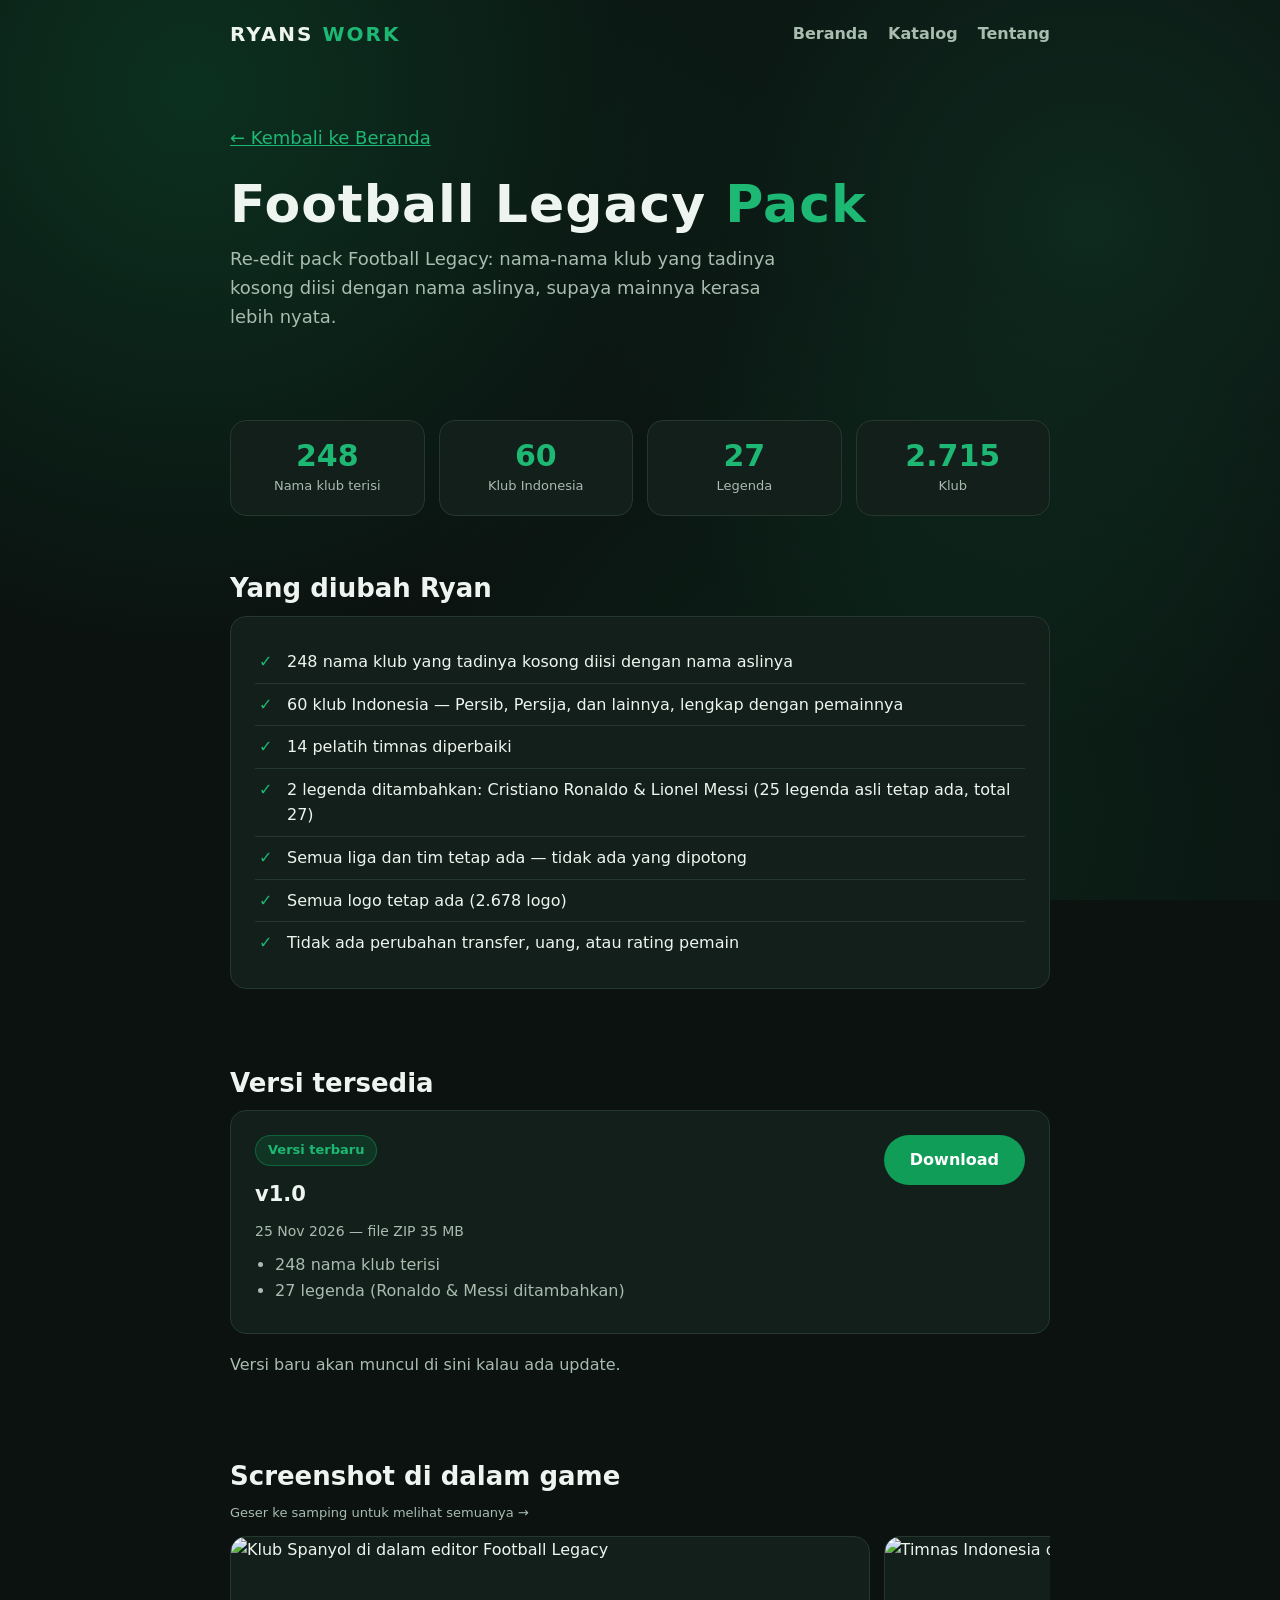
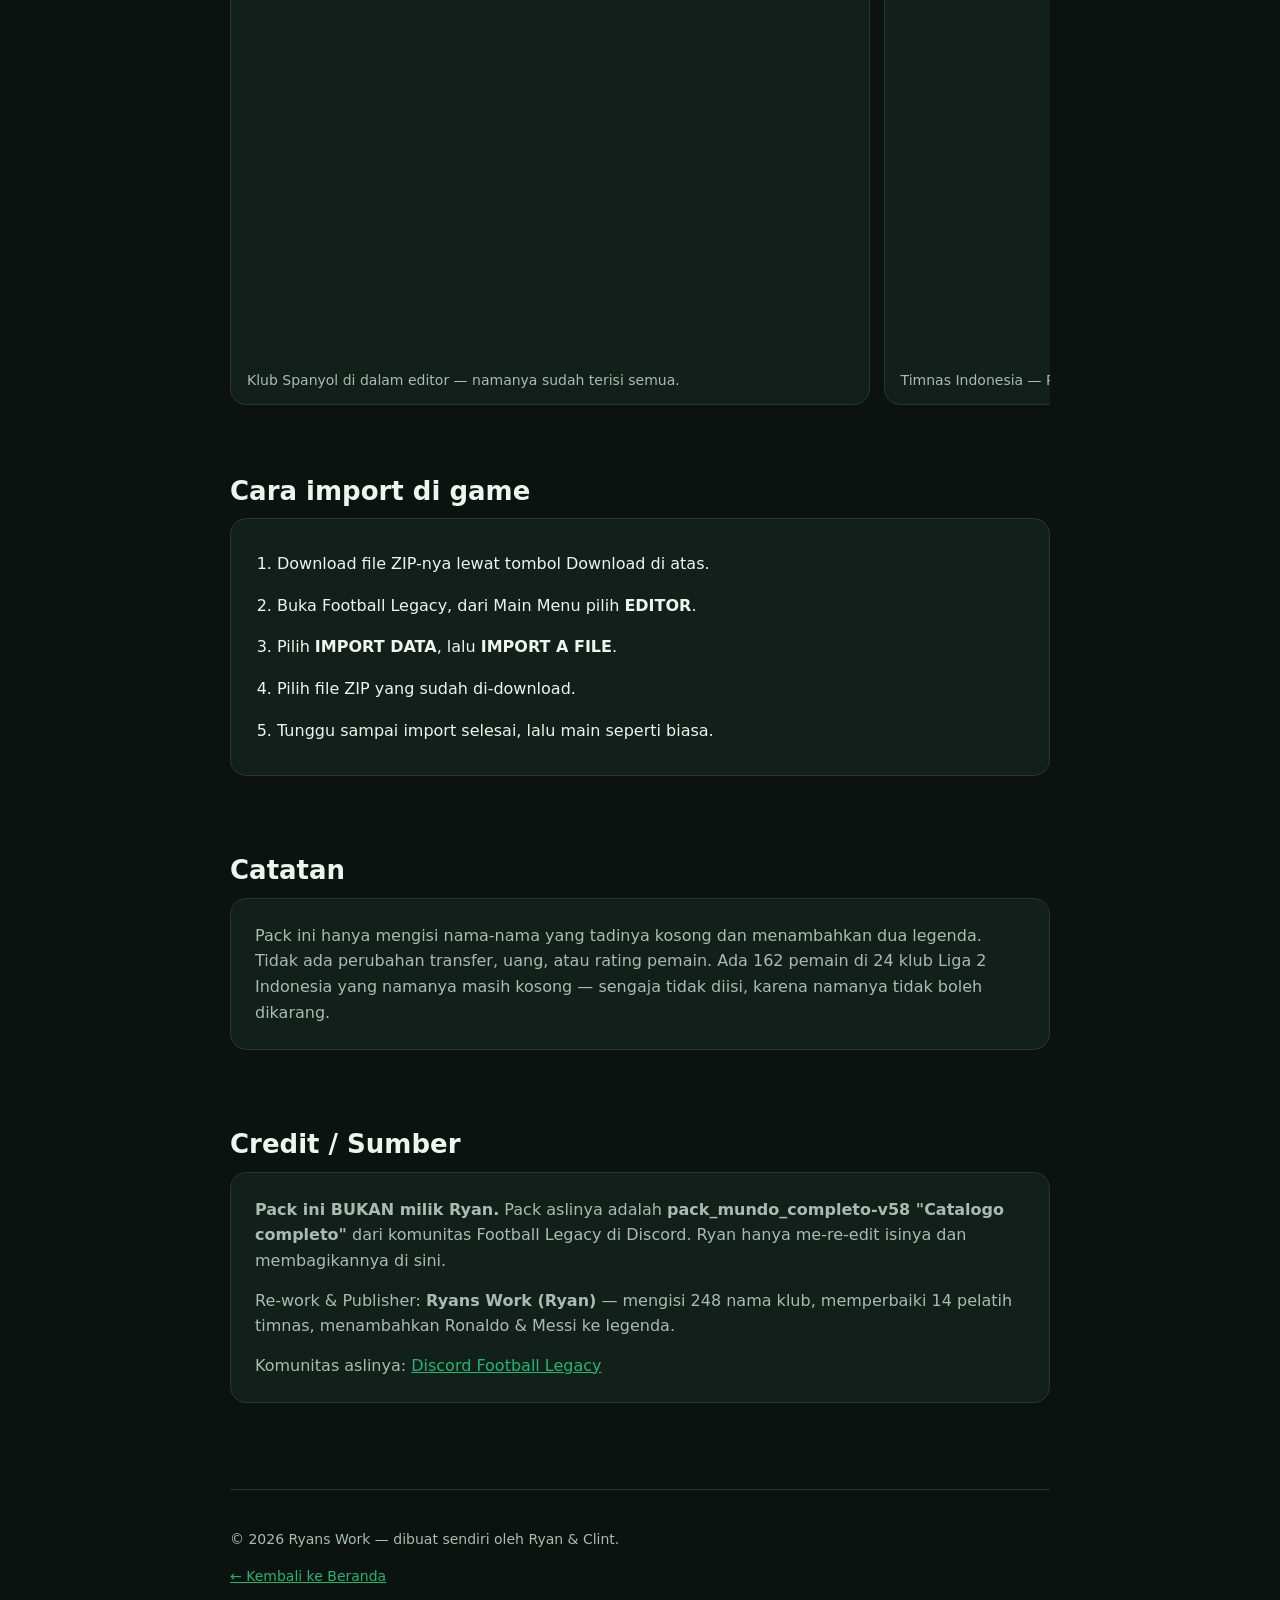
==== football-legacy-pack.html @ 9bb6de92 "Add files via upload" ====
<!DOCTYPE html>
<html lang="id">
<head>
<meta charset="UTF-8">
<meta name="viewport" content="width=device-width, initial-scale=1.0">
<title>Football Legacy Pack — Ryans Work</title>
<meta name="description" content="Football Legacy Pack — re-edit pack Football Legacy oleh Ryans Work: 248 nama klub terisi, 27 legenda, 2.715 klub.">
<link rel="stylesheet" href="style.css">
</head>
<body>
<div class="wrap">

  <nav class="nav">
    <a class="logo" href="index.html">RYANS <span>WORK</span></a>
    <div class="nav-links">
      <a href="index.html">Beranda</a>
      <a href="index.html#katalog">Katalog</a>
      <a href="index.html#tentang">Tentang</a>
    </div>
  </nav>

  <header class="hero">
    <p><a href="index.html">&larr; Kembali ke Beranda</a></p>
    <h1>Football Legacy <span>Pack</span></h1>
    <p>Re-edit pack Football Legacy: nama-nama klub yang tadinya kosong diisi dengan nama aslinya, supaya mainnya kerasa lebih nyata.</p>
  </header>

  <div class="stats">
    <div class="stat"><b>248</b><span>Nama klub terisi</span></div>
    <div class="stat"><b>60</b><span>Klub Indonesia</span></div>
    <div class="stat"><b>27</b><span>Legenda</span></div>
    <div class="stat"><b>2.715</b><span>Klub</span></div>
  </div>

  <section>
    <h2>Yang diubah Ryan</h2>
    <div class="card">
      <ul class="checklist">
        <li>248 nama klub yang tadinya kosong diisi dengan nama aslinya</li>
        <li>60 klub Indonesia — Persib, Persija, dan lainnya, lengkap dengan pemainnya</li>
        <li>14 pelatih timnas diperbaiki</li>
        <li>2 legenda ditambahkan: Cristiano Ronaldo &amp; Lionel Messi (25 legenda asli tetap ada, total 27)</li>
        <li>Semua liga dan tim tetap ada — tidak ada yang dipotong</li>
        <li>Semua logo tetap ada (2.678 logo)</li>
        <li>Tidak ada perubahan transfer, uang, atau rating pemain</li>
      </ul>
    </div>
  </section>

  <section>
    <h2>Versi tersedia</h2>
    <div class="card version">
      <div class="version-info">
        <span class="pill">Versi terbaru</span>
        <h3>v1.0</h3>
        <p class="date">25 Nov 2026 — file ZIP 35 MB</p>
        <ul>
          <li>248 nama klub terisi</li>
          <li>27 legenda (Ronaldo &amp; Messi ditambahkan)</li>
        </ul>
      </div>
      <a class="btn" href="https://drive.google.com/file/d/1-Ewh2N05NfDAKHc042jpLxrfATGmpNUI/view?usp=drivesdk">Download</a>
    </div>
    <p class="section-sub">Versi baru akan muncul di sini kalau ada update.</p>
  </section>

  <section>
    <h2>Screenshot di dalam game</h2>
    <p class="gallery-hint">Geser ke samping untuk melihat semuanya &rarr;</p>
    <div class="gallery">
      <figure>
        <img src="images/klub-spanyol.jpg" alt="Klub Spanyol di dalam editor Football Legacy">
        <figcaption>Klub Spanyol di dalam editor — namanya sudah terisi semua.</figcaption>
      </figure>
      <figure>
        <img src="images/timnas-indonesia.jpg" alt="Timnas Indonesia di Football Legacy">
        <figcaption>Timnas Indonesia — Paes, Hilgers, Verdonk, Idzes.</figcaption>
      </figure>
      <figure>
        <img src="images/legenda-messi-ronaldo.jpg" alt="Legenda di Football Legacy, Messi dan Ronaldo di atas">
        <figcaption>Legenda — Messi &amp; Ronaldo di atas, 25 legenda asli tetap ada.</figcaption>
      </figure>
      <figure>
        <img src="images/liga-indonesia.jpg" alt="Klub divisi 3 Indonesia di Football Legacy">
        <figcaption>Klub divisi 3 Indonesia — namanya sudah terisi.</figcaption>
      </figure>
    </div>
  </section>

  <section>
    <h2>Cara import di game</h2>
    <div class="card">
      <ol class="steps">
        <li>Download file ZIP-nya lewat tombol Download di atas.</li>
        <li>Buka Football Legacy, dari Main Menu pilih <b>EDITOR</b>.</li>
        <li>Pilih <b>IMPORT DATA</b>, lalu <b>IMPORT A FILE</b>.</li>
        <li>Pilih file ZIP yang sudah di-download.</li>
        <li>Tunggu sampai import selesai, lalu main seperti biasa.</li>
      </ol>
    </div>
  </section>

  <section>
    <h2>Catatan</h2>
    <div class="card">
      <p>Pack ini hanya mengisi nama-nama yang tadinya kosong dan menambahkan dua legenda. Tidak ada perubahan transfer, uang, atau rating pemain. Ada 162 pemain di 24 klub Liga 2 Indonesia yang namanya masih kosong — sengaja tidak diisi, karena namanya tidak boleh dikarang.</p>
    </div>
  </section>

  <section>
    <h2>Credit / Sumber</h2>
    <div class="card">
      <p><b>Pack ini BUKAN milik Ryan.</b> Pack aslinya adalah <b>pack_mundo_completo-v58 "Catalogo completo"</b> dari komunitas Football Legacy di Discord. Ryan hanya me-re-edit isinya dan membagikannya di sini.</p>
      <p>Re-work &amp; Publisher: <b>Ryans Work (Ryan)</b> — mengisi 248 nama klub, memperbaiki 14 pelatih timnas, menambahkan Ronaldo &amp; Messi ke legenda.</p>
      <p>Komunitas aslinya: <a href="https://discord.gg/hU3ZgnTMV">Discord Football Legacy</a></p>
    </div>
  </section>

  <footer>
    <p>© 2026 Ryans Work — dibuat sendiri oleh Ryan &amp; Clint.</p>
    <p><a href="index.html">&larr; Kembali ke Beranda</a></p>
  </footer>

</div>
</body>
</html>
---- style.css ----
/* Ryans Work — stylesheet buatan sendiri. Dark + hijau lapangan #0F9D58 + bokeh. */

:root {
  --bg: #0b1210;
  --surface: #131f1a;
  --surface-2: #182820;
  --text: #eef5f0;
  --muted: #a8bcb0;
  --accent: #0f9d58;
  --accent-bright: #1db873;
  --border: #24382e;
  --radius: 16px;
}

* { box-sizing: border-box; }

body {
  margin: 0;
  background-color: var(--bg);
  background-image:
    radial-gradient(circle at 15% 10%, rgba(15, 157, 88, 0.22), transparent 42%),
    radial-gradient(circle at 85% 25%, rgba(29, 184, 115, 0.14), transparent 40%),
    radial-gradient(circle at 70% 90%, rgba(15, 157, 88, 0.12), transparent 45%);
  background-attachment: fixed;
  color: var(--text);
  font-family: system-ui, -apple-system, "Segoe UI", Roboto, Arial, sans-serif;
  line-height: 1.6;
}

a { color: var(--accent-bright); }
img { max-width: 100%; display: block; }

.wrap { max-width: 860px; margin: 0 auto; padding: 0 20px; }

/* Nav */
.nav {
  display: flex; align-items: center; justify-content: space-between;
  gap: 16px; padding: 18px 0; flex-wrap: wrap;
}
.logo { font-weight: 800; letter-spacing: 2px; font-size: 20px; color: var(--text); text-decoration: none; }
.logo span { color: var(--accent-bright); }
.nav-links { display: flex; gap: 20px; flex-wrap: wrap; }
.nav-links a { color: var(--muted); text-decoration: none; font-weight: 600; }
.nav-links a:hover { color: var(--text); }

/* Hero */
.hero { padding: 56px 0 40px; }
.hero h1 { font-size: 52px; line-height: 1.05; margin: 0 0 14px; letter-spacing: 1px; }
.hero h1 span { color: var(--accent-bright); }
.hero p { color: var(--muted); font-size: 18px; margin: 0 0 24px; max-width: 560px; }

/* Buttons */
.btn {
  display: inline-block; background: var(--accent); color: #fff;
  padding: 12px 26px; border-radius: 999px; text-decoration: none;
  font-weight: 700; border: none; cursor: pointer;
}
.btn:hover { background: var(--accent-bright); }
.btn-ghost {
  display: inline-block; padding: 11px 24px; border-radius: 999px;
  border: 1px solid var(--border); color: var(--text); text-decoration: none; font-weight: 700;
}
.btn-ghost:hover { border-color: var(--accent-bright); }

/* Sections */
section { padding: 28px 0; }
h2 { font-size: 26px; margin: 0 0 6px; }
.section-sub { color: var(--muted); margin: 0 0 22px; }

/* Cards */
.card {
  background: var(--surface); border: 1px solid var(--border);
  border-radius: var(--radius); padding: 24px; margin-bottom: 18px;
}
.card h3 { margin: 0 0 8px; font-size: 21px; }
.card p { color: var(--muted); margin: 0 0 14px; }
.card p:last-child { margin-bottom: 0; }

.grid { display: grid; grid-template-columns: 1fr 1fr; gap: 18px; }
.grid .card { margin-bottom: 0; }

.pill {
  display: inline-block; background: rgba(15, 157, 88, 0.18);
  color: var(--accent-bright); border: 1px solid rgba(15, 157, 88, 0.45);
  padding: 4px 12px; border-radius: 999px; font-size: 13px; font-weight: 700; margin-bottom: 12px;
}
.pill-soon { background: transparent; color: var(--muted); border-color: var(--border); }

/* Stats */
.stats { display: grid; grid-template-columns: repeat(4, 1fr); gap: 14px; margin: 24px 0; }
.stat { background: var(--surface); border: 1px solid var(--border); border-radius: var(--radius); padding: 18px 12px; text-align: center; }
.stat b { display: block; font-size: 30px; color: var(--accent-bright); line-height: 1.1; }
.stat span { color: var(--muted); font-size: 13px; }

/* Checklist */
.checklist { list-style: none; padding: 0; margin: 0; }
.checklist li { padding: 8px 0 8px 32px; position: relative; border-bottom: 1px solid var(--border); }
.checklist li:last-child { border-bottom: none; }
.checklist li::before { content: "✓"; position: absolute; left: 4px; color: var(--accent-bright); font-weight: 800; }

/* Steps */
.steps { padding-left: 22px; margin: 0; }
.steps li { padding: 8px 0; }

/* Gallery — geser ke samping */
.gallery {
  display: flex; gap: 14px; overflow-x: auto; scroll-snap-type: x mandatory;
  padding-bottom: 10px; -webkit-overflow-scrolling: touch;
}
.gallery figure {
  flex: 0 0 78%; scroll-snap-align: start; margin: 0;
  background: var(--surface); border: 1px solid var(--border);
  border-radius: var(--radius); overflow: hidden;
}
.gallery img { width: 100%; height: 420px; object-fit: cover; object-position: top; }
.gallery figcaption { padding: 12px 16px; color: var(--muted); font-size: 14px; }
.gallery-hint { color: var(--muted); font-size: 13px; margin: 0 0 12px; }

/* Version list */
.version { display: flex; gap: 18px; align-items: flex-start; justify-content: space-between; flex-wrap: wrap; }
.version-info { flex: 1 1 260px; }
.version-info .date { color: var(--muted); font-size: 14px; margin: 0 0 10px; }
.version-info ul { margin: 0 0 6px; padding-left: 20px; color: var(--muted); }

/* Footer */
footer { border-top: 1px solid var(--border); margin-top: 40px; padding: 24px 0 40px; color: var(--muted); font-size: 14px; }
footer a { color: var(--accent-bright); }

/* Mobile */
@media (max-width: 600px) {
  .hero { padding: 36px 0 28px; }
  .hero h1 { font-size: 38px; }
  .hero p { font-size: 16px; }
  .grid { grid-template-columns: 1fr; }
  .stats { grid-template-columns: repeat(2, 1fr); }
  .stat b { font-size: 26px; }
  .gallery figure { flex-basis: 86%; }
  .gallery img { height: 340px; }
  .card { padding: 20px; }
}
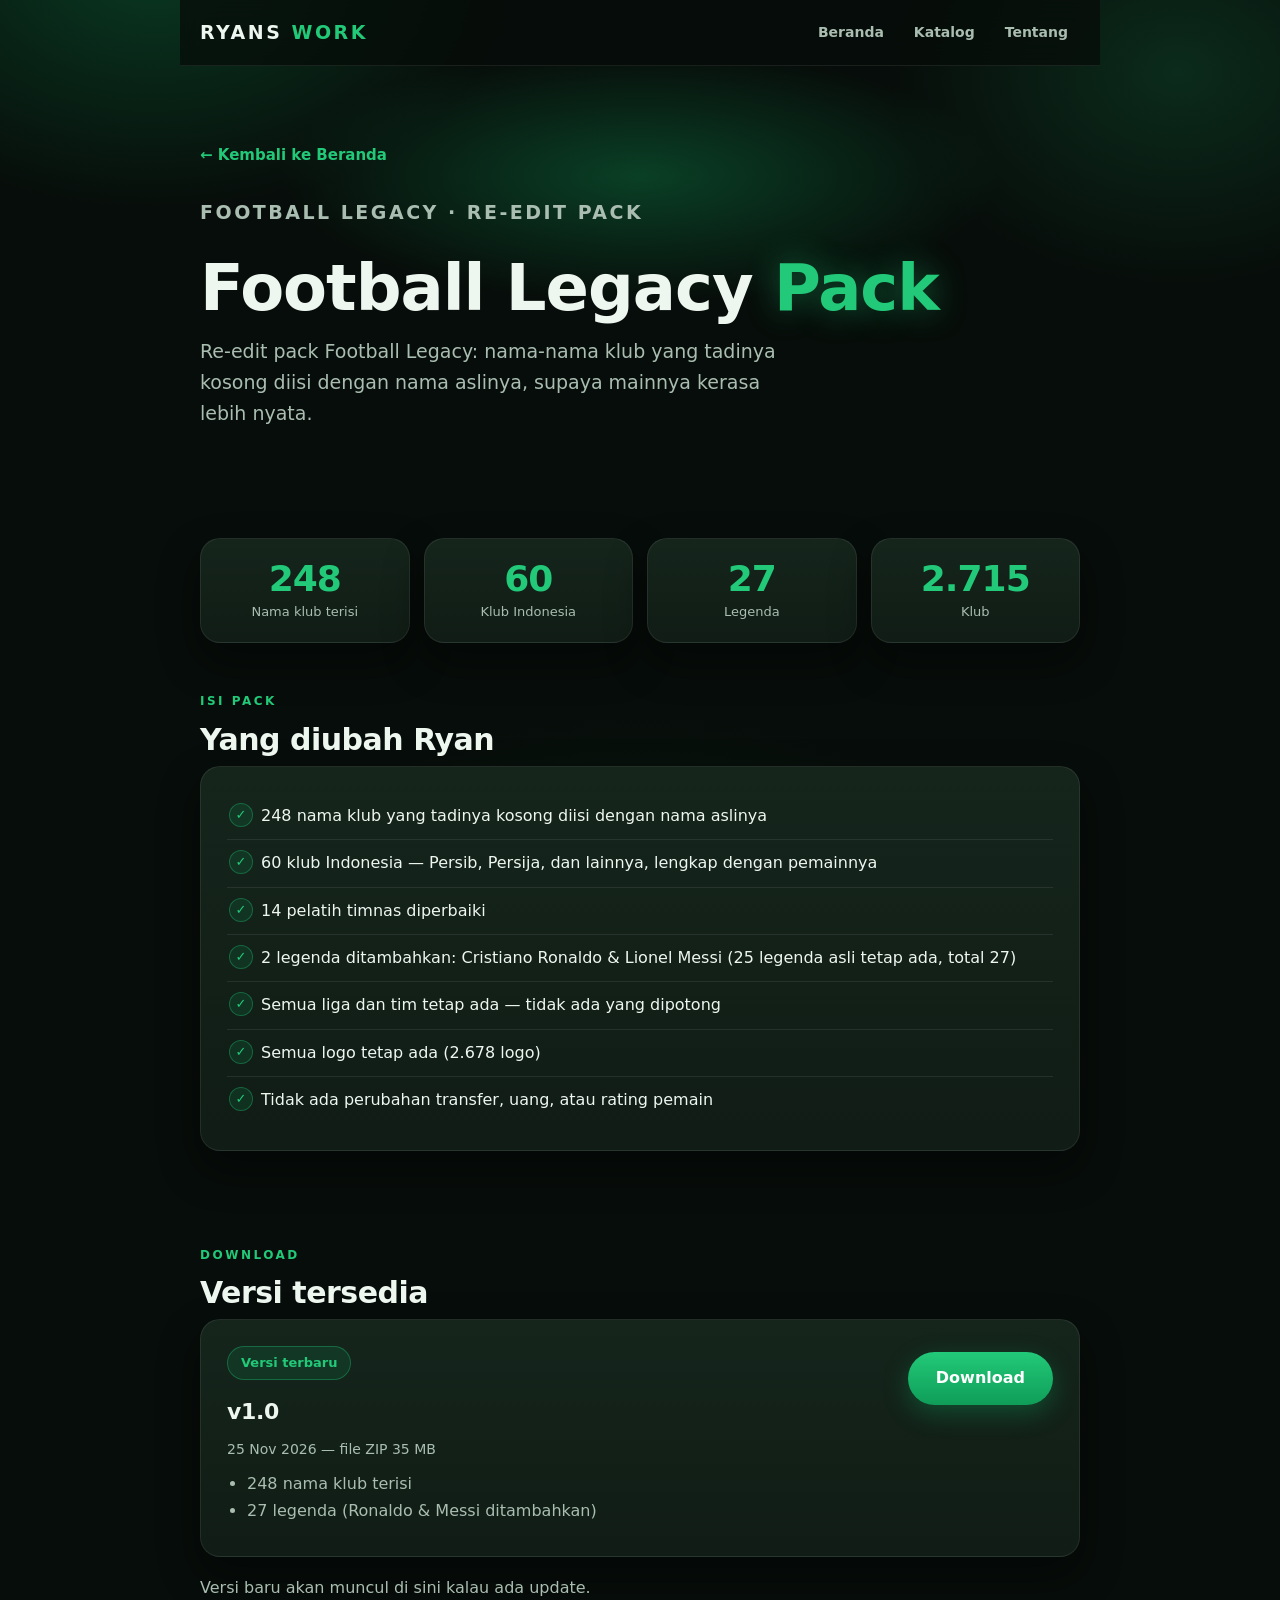
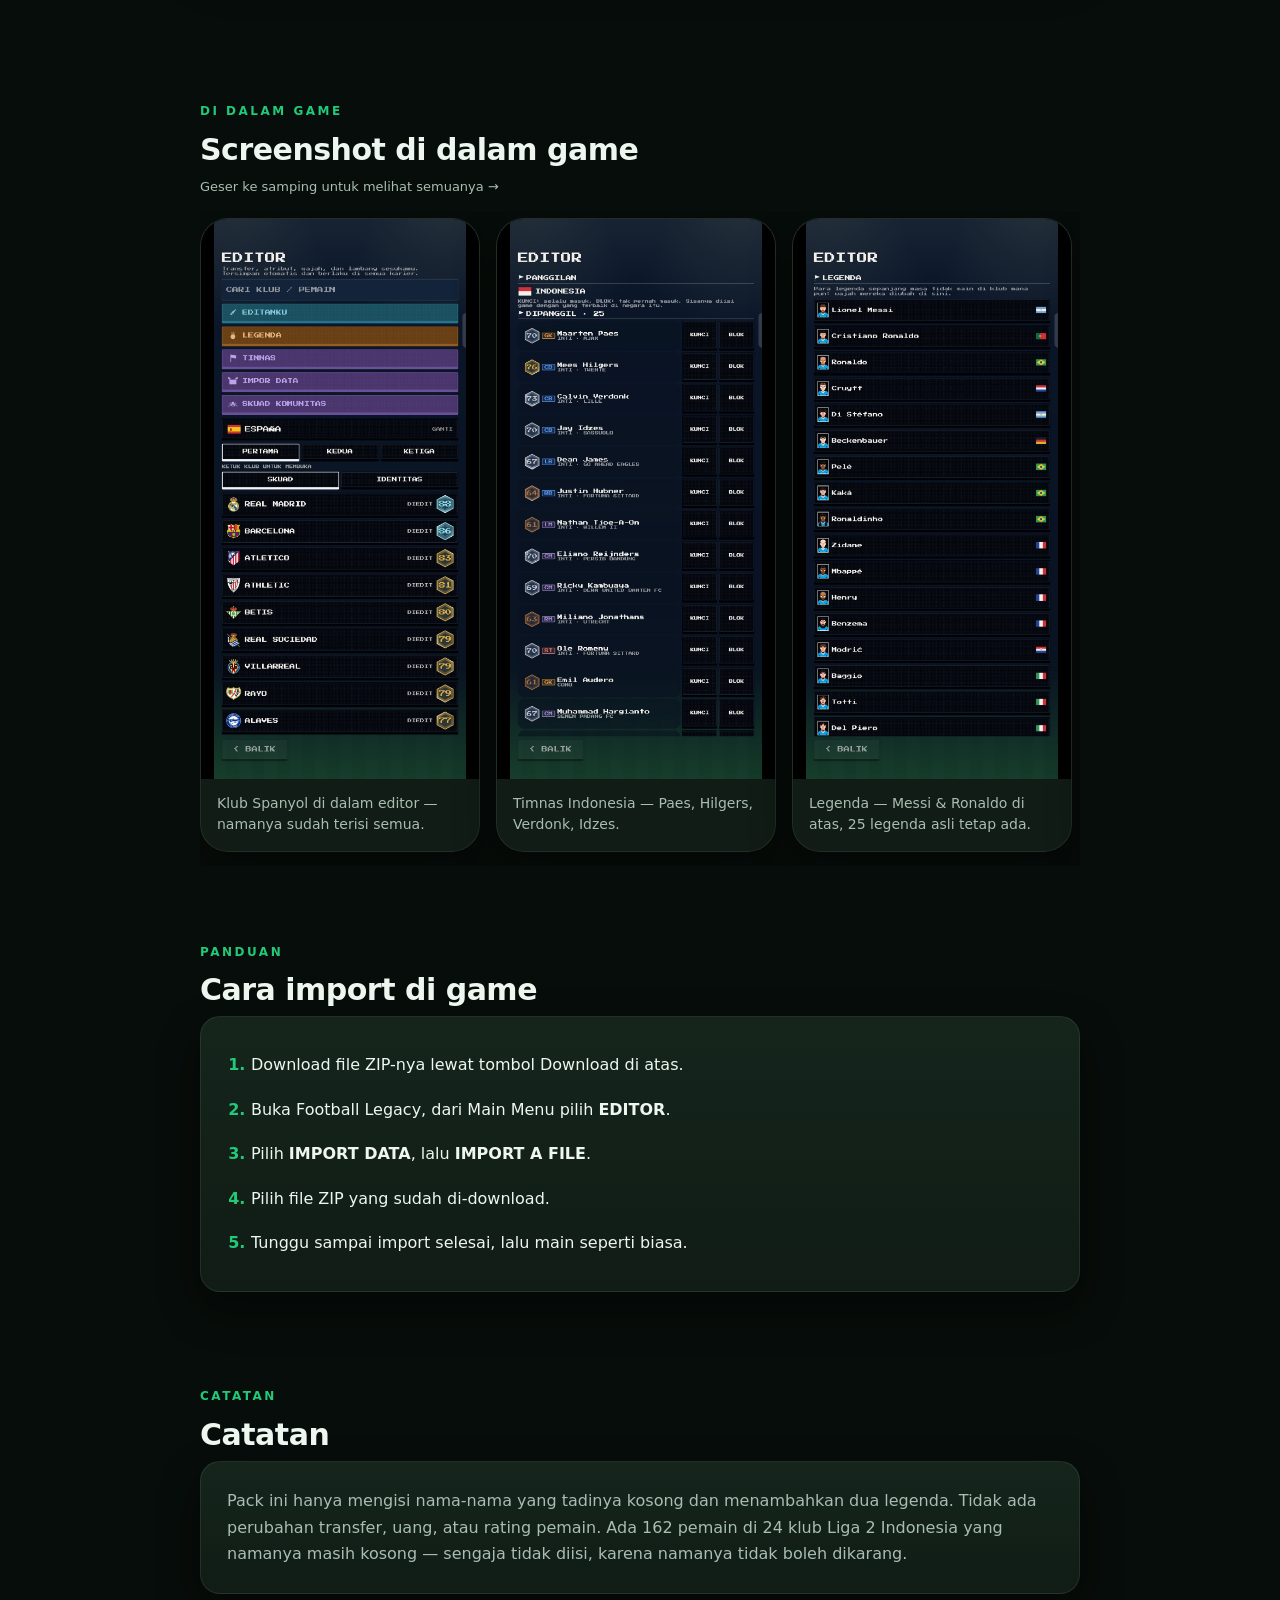
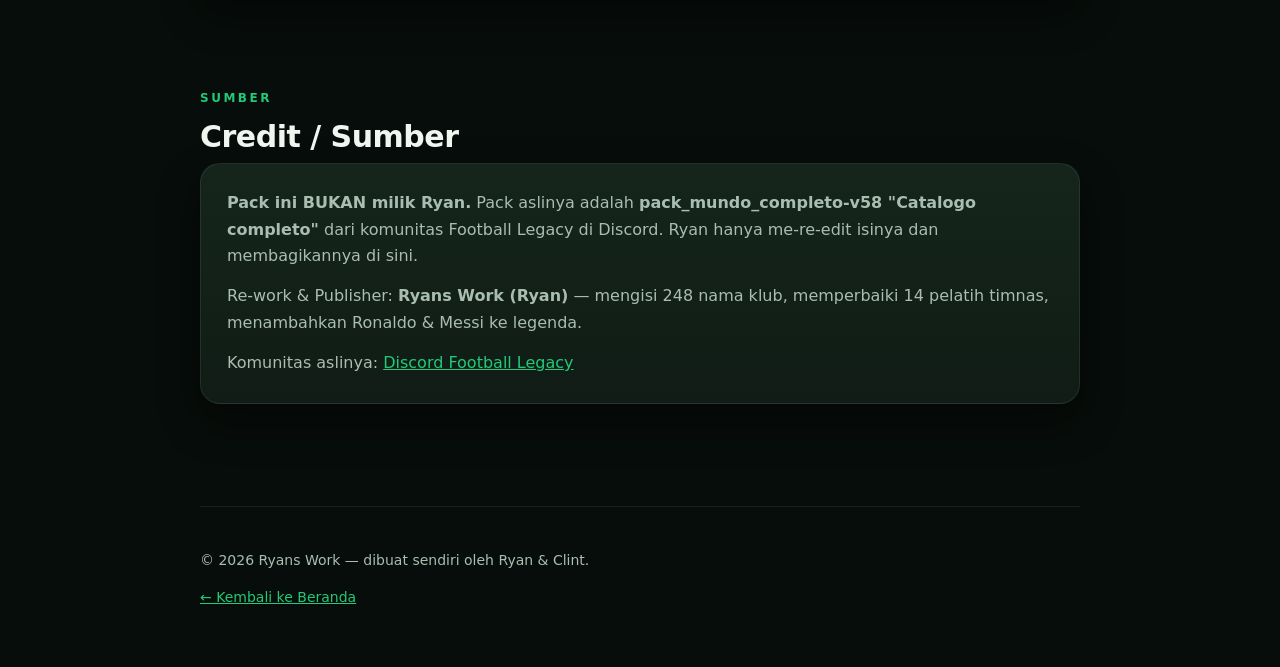
==== commit 8ff92857: "Update website redesign: index.html, football-legacy-pack.html, style.css" ====
--- a/football-legacy-pack.html
+++ b/football-legacy-pack.html
@@ -20,7 +20,8 @@
   </nav>
 
   <header class="hero">
-    <p><a href="index.html">&larr; Kembali ke Beranda</a></p>
+    <p><a class="back-link" href="index.html">&larr; Kembali ke Beranda</a></p>
+    <p class="eyebrow">Football Legacy &middot; Re-edit Pack</p>
     <h1>Football Legacy <span>Pack</span></h1>
     <p>Re-edit pack Football Legacy: nama-nama klub yang tadinya kosong diisi dengan nama aslinya, supaya mainnya kerasa lebih nyata.</p>
   </header>
@@ -33,6 +34,7 @@
   </div>
 
   <section>
+    <p class="eyebrow">Isi Pack</p>
     <h2>Yang diubah Ryan</h2>
     <div class="card">
       <ul class="checklist">
@@ -48,6 +50,7 @@
   </section>
 
   <section>
+    <p class="eyebrow">Download</p>
     <h2>Versi tersedia</h2>
     <div class="card version">
       <div class="version-info">
@@ -65,29 +68,31 @@
   </section>
 
   <section>
+    <p class="eyebrow">Di Dalam Game</p>
     <h2>Screenshot di dalam game</h2>
     <p class="gallery-hint">Geser ke samping untuk melihat semuanya &rarr;</p>
     <div class="gallery">
       <figure>
-        <img src="images/klub-spanyol.jpg" alt="Klub Spanyol di dalam editor Football Legacy">
+        <div class="phone-screen"><img src="images/klub-spanyol.jpg" alt="Klub Spanyol di dalam editor Football Legacy"></div>
         <figcaption>Klub Spanyol di dalam editor — namanya sudah terisi semua.</figcaption>
       </figure>
       <figure>
-        <img src="images/timnas-indonesia.jpg" alt="Timnas Indonesia di Football Legacy">
+        <div class="phone-screen"><img src="images/timnas-indonesia.jpg" alt="Timnas Indonesia di Football Legacy"></div>
         <figcaption>Timnas Indonesia — Paes, Hilgers, Verdonk, Idzes.</figcaption>
       </figure>
       <figure>
-        <img src="images/legenda-messi-ronaldo.jpg" alt="Legenda di Football Legacy, Messi dan Ronaldo di atas">
+        <div class="phone-screen"><img src="images/legenda-messi-ronaldo.jpg" alt="Legenda di Football Legacy, Messi dan Ronaldo di atas"></div>
         <figcaption>Legenda — Messi &amp; Ronaldo di atas, 25 legenda asli tetap ada.</figcaption>
       </figure>
       <figure>
-        <img src="images/liga-indonesia.jpg" alt="Klub divisi 3 Indonesia di Football Legacy">
+        <div class="phone-screen"><img src="images/liga-indonesia.jpg" alt="Klub divisi 3 Indonesia di Football Legacy"></div>
         <figcaption>Klub divisi 3 Indonesia — namanya sudah terisi.</figcaption>
       </figure>
     </div>
   </section>
 
   <section>
+    <p class="eyebrow">Panduan</p>
     <h2>Cara import di game</h2>
     <div class="card">
       <ol class="steps">
@@ -101,6 +106,7 @@
   </section>
 
   <section>
+    <p class="eyebrow">Catatan</p>
     <h2>Catatan</h2>
     <div class="card">
       <p>Pack ini hanya mengisi nama-nama yang tadinya kosong dan menambahkan dua legenda. Tidak ada perubahan transfer, uang, atau rating pemain. Ada 162 pemain di 24 klub Liga 2 Indonesia yang namanya masih kosong — sengaja tidak diisi, karena namanya tidak boleh dikarang.</p>
@@ -108,6 +114,7 @@
   </section>
 
   <section>
+    <p class="eyebrow">Sumber</p>
     <h2>Credit / Sumber</h2>
     <div class="card">
       <p><b>Pack ini BUKAN milik Ryan.</b> Pack aslinya adalah <b>pack_mundo_completo-v58 "Catalogo completo"</b> dari komunitas Football Legacy di Discord. Ryan hanya me-re-edit isinya dan membagikannya di sini.</p>
--- a/style.css
+++ b/style.css
@@ -1,140 +1,278 @@
-/* Ryans Work — stylesheet buatan sendiri. Dark + hijau lapangan #0F9D58 + bokeh. */
+/* Ryans Work — stylesheet buatan sendiri, v2 (redesign).
+   Dark + hijau lapangan #0F9D58 + bokeh. Mobile-first, tanpa framework. */
 
 :root {
-  --bg: #0b1210;
-  --surface: #131f1a;
-  --surface-2: #182820;
-  --text: #eef5f0;
-  --muted: #a8bcb0;
+  --bg: #070d0a;
+  --surface: #101c15;
+  --surface-2: #15251c;
+  --text: #eef6f0;
+  --muted: #a9bdb1;
   --accent: #0f9d58;
-  --accent-bright: #1db873;
-  --border: #24382e;
-  --radius: 16px;
+  --accent-bright: #22c978;
+  --accent-soft: rgba(15, 157, 88, 0.16);
+  --border: rgba(255, 255, 255, 0.08);
+  --border-strong: rgba(34, 201, 120, 0.35);
+  --radius: 20px;
+  --shadow: 0 18px 40px rgba(0, 0, 0, 0.45);
 }
 
 * { box-sizing: border-box; }
+
+html { scroll-behavior: smooth; }
 
 body {
   margin: 0;
   background-color: var(--bg);
   background-image:
-    radial-gradient(circle at 15% 10%, rgba(15, 157, 88, 0.22), transparent 42%),
-    radial-gradient(circle at 85% 25%, rgba(29, 184, 115, 0.14), transparent 40%),
-    radial-gradient(circle at 70% 90%, rgba(15, 157, 88, 0.12), transparent 45%);
+    radial-gradient(560px 380px at 12% -4%, rgba(15, 157, 88, 0.30), transparent 65%),
+    radial-gradient(480px 360px at 92% 8%, rgba(34, 201, 120, 0.16), transparent 60%),
+    radial-gradient(700px 500px at 50% 115%, rgba(15, 157, 88, 0.14), transparent 65%);
   background-attachment: fixed;
   color: var(--text);
   font-family: system-ui, -apple-system, "Segoe UI", Roboto, Arial, sans-serif;
-  line-height: 1.6;
+  line-height: 1.65;
+  -webkit-font-smoothing: antialiased;
 }
 
 a { color: var(--accent-bright); }
 img { max-width: 100%; display: block; }
 
-.wrap { max-width: 860px; margin: 0 auto; padding: 0 20px; }
-
-/* Nav */
+.wrap { max-width: 920px; margin: 0 auto; padding: 0 20px; }
+
+/* ---- Sticky nav dengan blur ---- */
 .nav {
-  display: flex; align-items: center; justify-content: space-between;
-  gap: 16px; padding: 18px 0; flex-wrap: wrap;
-}
-.logo { font-weight: 800; letter-spacing: 2px; font-size: 20px; color: var(--text); text-decoration: none; }
+  position: sticky;
+  top: 0;
+  z-index: 50;
+  display: flex;
+  align-items: center;
+  justify-content: space-between;
+  gap: 16px;
+  padding: 14px 20px;
+  margin: 0 -20px;
+  background: rgba(7, 13, 10, 0.78);
+  backdrop-filter: blur(14px);
+  -webkit-backdrop-filter: blur(14px);
+  border-bottom: 1px solid var(--border);
+}
+.logo { font-weight: 900; letter-spacing: 2.5px; font-size: 19px; color: var(--text); text-decoration: none; white-space: nowrap; }
 .logo span { color: var(--accent-bright); }
-.nav-links { display: flex; gap: 20px; flex-wrap: wrap; }
-.nav-links a { color: var(--muted); text-decoration: none; font-weight: 600; }
-.nav-links a:hover { color: var(--text); }
-
-/* Hero */
-.hero { padding: 56px 0 40px; }
-.hero h1 { font-size: 52px; line-height: 1.05; margin: 0 0 14px; letter-spacing: 1px; }
-.hero h1 span { color: var(--accent-bright); }
-.hero p { color: var(--muted); font-size: 18px; margin: 0 0 24px; max-width: 560px; }
-
-/* Buttons */
+.nav-links { display: flex; gap: 6px; flex-wrap: wrap; }
+.nav-links a {
+  color: var(--muted); text-decoration: none; font-weight: 600; font-size: 14px;
+  padding: 7px 12px; border-radius: 999px;
+}
+.nav-links a:hover { color: var(--text); background: rgba(255, 255, 255, 0.06); }
+
+/* ---- Hero besar dengan glow hijau ---- */
+.hero {
+  position: relative;
+  padding: 72px 0 52px;
+  text-align: left;
+  overflow: hidden;
+}
+.hero::before {
+  content: "";
+  position: absolute;
+  inset: -60px -40px auto -40px;
+  height: 340px;
+  background: radial-gradient(closest-side, rgba(15, 157, 88, 0.35), transparent 75%);
+  pointer-events: none;
+}
+.hero > * { position: relative; }
+.hero h1 {
+  font-size: 64px;
+  line-height: 0.98;
+  margin: 0 0 16px;
+  letter-spacing: -1px;
+  font-weight: 900;
+}
+.hero h1 span {
+  color: var(--accent-bright);
+  text-shadow: 0 0 32px rgba(34, 201, 120, 0.45);
+}
+.hero p { color: var(--muted); font-size: 19px; margin: 0 0 28px; max-width: 580px; }
+.hero .back-link { font-size: 15px; font-weight: 700; text-decoration: none; }
+.hero .back-link:hover { text-decoration: underline; }
+
+.eyebrow {
+  display: inline-block;
+  margin: 0 0 10px;
+  color: var(--accent-bright);
+  font-size: 12px;
+  font-weight: 800;
+  letter-spacing: 2.5px;
+  text-transform: uppercase;
+}
+
+/* ---- Tombol pill hijau ---- */
 .btn {
-  display: inline-block; background: var(--accent); color: #fff;
-  padding: 12px 26px; border-radius: 999px; text-decoration: none;
-  font-weight: 700; border: none; cursor: pointer;
-}
-.btn:hover { background: var(--accent-bright); }
+  display: inline-block;
+  background: linear-gradient(180deg, var(--accent-bright), var(--accent));
+  color: #fff;
+  padding: 13px 28px;
+  border-radius: 999px;
+  text-decoration: none;
+  font-weight: 800;
+  border: none;
+  cursor: pointer;
+  box-shadow: 0 8px 24px rgba(15, 157, 88, 0.35);
+  transition: transform 0.15s ease, box-shadow 0.15s ease, filter 0.15s ease;
+}
+.btn:hover { transform: translateY(-2px); filter: brightness(1.08); box-shadow: 0 12px 30px rgba(15, 157, 88, 0.45); }
+.btn:active { transform: translateY(0); }
 .btn-ghost {
-  display: inline-block; padding: 11px 24px; border-radius: 999px;
-  border: 1px solid var(--border); color: var(--text); text-decoration: none; font-weight: 700;
+  display: inline-block; padding: 12px 26px; border-radius: 999px;
+  border: 1px solid var(--border-strong); color: var(--text); text-decoration: none; font-weight: 700;
+  background: rgba(15, 157, 88, 0.08);
 }
 .btn-ghost:hover { border-color: var(--accent-bright); }
 
-/* Sections */
-section { padding: 28px 0; }
-h2 { font-size: 26px; margin: 0 0 6px; }
-.section-sub { color: var(--muted); margin: 0 0 22px; }
-
-/* Cards */
+/* ---- Section ---- */
+section { padding: 36px 0; }
+h2 { font-size: 30px; line-height: 1.2; margin: 0 0 8px; letter-spacing: -0.5px; }
+.section-sub { color: var(--muted); margin: 0 0 24px; font-size: 16px; }
+
+/* ---- Kartu ---- */
 .card {
-  background: var(--surface); border: 1px solid var(--border);
-  border-radius: var(--radius); padding: 24px; margin-bottom: 18px;
-}
-.card h3 { margin: 0 0 8px; font-size: 21px; }
+  background: linear-gradient(180deg, var(--surface-2), var(--surface));
+  border: 1px solid var(--border);
+  border-radius: var(--radius);
+  padding: 26px;
+  margin-bottom: 18px;
+  box-shadow: var(--shadow);
+}
+.card h3 { margin: 0 0 8px; font-size: 22px; letter-spacing: -0.3px; }
 .card p { color: var(--muted); margin: 0 0 14px; }
 .card p:last-child { margin-bottom: 0; }
-
-.grid { display: grid; grid-template-columns: 1fr 1fr; gap: 18px; }
-.grid .card { margin-bottom: 0; }
+.card .btn { margin-top: 6px; }
+
+.grid { display: grid; grid-template-columns: 1fr 1fr; gap: 20px; }
+.grid .card { margin-bottom: 0; display: flex; flex-direction: column; }
+.grid .card .btn { margin-top: auto; align-self: flex-start; }
+
+/* Cover gambar kartu proyek (16/9, crop rapi — ini memang cover, bukan screenshot penuh) */
+.card-cover {
+  display: block;
+  width: calc(100% + 52px);
+  margin: -26px -26px 20px;
+  aspect-ratio: 16 / 9;
+  object-fit: cover;
+  object-position: center 18%;
+  border-radius: var(--radius) var(--radius) 0 0;
+  border-bottom: 1px solid var(--border);
+}
 
 .pill {
-  display: inline-block; background: rgba(15, 157, 88, 0.18);
-  color: var(--accent-bright); border: 1px solid rgba(15, 157, 88, 0.45);
-  padding: 4px 12px; border-radius: 999px; font-size: 13px; font-weight: 700; margin-bottom: 12px;
+  display: inline-block;
+  background: var(--accent-soft);
+  color: var(--accent-bright);
+  border: 1px solid var(--border-strong);
+  padding: 5px 13px;
+  border-radius: 999px;
+  font-size: 13px;
+  font-weight: 800;
+  margin-bottom: 14px;
 }
 .pill-soon { background: transparent; color: var(--muted); border-color: var(--border); }
 
-/* Stats */
-.stats { display: grid; grid-template-columns: repeat(4, 1fr); gap: 14px; margin: 24px 0; }
-.stat { background: var(--surface); border: 1px solid var(--border); border-radius: var(--radius); padding: 18px 12px; text-align: center; }
-.stat b { display: block; font-size: 30px; color: var(--accent-bright); line-height: 1.1; }
-.stat span { color: var(--muted); font-size: 13px; }
-
-/* Checklist */
+/* ---- Stat cards: angka hijau besar ---- */
+.stats { display: grid; grid-template-columns: repeat(4, 1fr); gap: 14px; margin: 28px 0 8px; }
+.stat {
+  background: linear-gradient(180deg, var(--surface-2), var(--surface));
+  border: 1px solid var(--border);
+  border-radius: var(--radius);
+  padding: 22px 12px;
+  text-align: center;
+  box-shadow: var(--shadow);
+}
+.stat b {
+  display: block;
+  font-size: 36px;
+  line-height: 1;
+  color: var(--accent-bright);
+  font-weight: 900;
+  letter-spacing: -1px;
+  margin-bottom: 6px;
+}
+.stat span { color: var(--muted); font-size: 13px; line-height: 1.35; display: block; }
+
+/* ---- Checklist ---- */
 .checklist { list-style: none; padding: 0; margin: 0; }
-.checklist li { padding: 8px 0 8px 32px; position: relative; border-bottom: 1px solid var(--border); }
+.checklist li { padding: 10px 0 10px 34px; position: relative; border-bottom: 1px solid var(--border); }
 .checklist li:last-child { border-bottom: none; }
-.checklist li::before { content: "✓"; position: absolute; left: 4px; color: var(--accent-bright); font-weight: 800; }
-
-/* Steps */
-.steps { padding-left: 22px; margin: 0; }
-.steps li { padding: 8px 0; }
-
-/* Gallery — geser ke samping */
+.checklist li::before {
+  content: "✓";
+  position: absolute; left: 2px; top: 10px;
+  width: 22px; height: 22px; line-height: 22px; text-align: center;
+  background: var(--accent-soft); border: 1px solid var(--border-strong);
+  border-radius: 50%;
+  color: var(--accent-bright); font-weight: 900; font-size: 13px;
+}
+
+/* ---- Steps ---- */
+.steps { padding-left: 24px; margin: 0; }
+.steps li { padding: 9px 0; }
+.steps li::marker { color: var(--accent-bright); font-weight: 800; }
+
+/* ---- Galeri screenshot: bingkai HP, gambar UTUH (bukan crop) ---- */
 .gallery {
-  display: flex; gap: 14px; overflow-x: auto; scroll-snap-type: x mandatory;
-  padding-bottom: 10px; -webkit-overflow-scrolling: touch;
+  display: flex;
+  gap: 16px;
+  overflow-x: auto;
+  scroll-snap-type: x mandatory;
+  padding: 6px 2px 14px;
+  -webkit-overflow-scrolling: touch;
 }
 .gallery figure {
-  flex: 0 0 78%; scroll-snap-align: start; margin: 0;
-  background: var(--surface); border: 1px solid var(--border);
-  border-radius: var(--radius); overflow: hidden;
-}
-.gallery img { width: 100%; height: 420px; object-fit: cover; object-position: top; }
-.gallery figcaption { padding: 12px 16px; color: var(--muted); font-size: 14px; }
-.gallery-hint { color: var(--muted); font-size: 13px; margin: 0 0 12px; }
-
-/* Version list */
+  flex: 0 0 280px;
+  scroll-snap-align: start;
+  margin: 0;
+  background: var(--surface);
+  border: 1px solid var(--border);
+  border-radius: 28px;
+  overflow: hidden;
+  box-shadow: var(--shadow);
+}
+.gallery .phone-screen {
+  background: #000;
+  display: flex;
+  align-items: center;
+  justify-content: center;
+}
+.gallery img {
+  width: 100%;
+  height: auto;
+  max-height: 560px;
+  object-fit: contain;
+  object-position: center;
+}
+.gallery figcaption { padding: 14px 16px 16px; color: var(--muted); font-size: 14px; line-height: 1.5; }
+.gallery-hint { color: var(--muted); font-size: 13px; margin: 0 0 14px; }
+
+/* ---- Versi tersedia ---- */
 .version { display: flex; gap: 18px; align-items: flex-start; justify-content: space-between; flex-wrap: wrap; }
 .version-info { flex: 1 1 260px; }
 .version-info .date { color: var(--muted); font-size: 14px; margin: 0 0 10px; }
 .version-info ul { margin: 0 0 6px; padding-left: 20px; color: var(--muted); }
 
-/* Footer */
-footer { border-top: 1px solid var(--border); margin-top: 40px; padding: 24px 0 40px; color: var(--muted); font-size: 14px; }
+/* ---- Footer ---- */
+footer { border-top: 1px solid var(--border); margin-top: 48px; padding: 28px 0 44px; color: var(--muted); font-size: 14px; }
 footer a { color: var(--accent-bright); }
 
-/* Mobile */
+/* ---- Mobile ---- */
 @media (max-width: 600px) {
-  .hero { padding: 36px 0 28px; }
-  .hero h1 { font-size: 38px; }
+  .nav { padding: 12px 16px; margin: 0 -20px; }
+  .nav-links a { padding: 6px 9px; font-size: 13px; }
+  .hero { padding: 48px 0 36px; }
+  .hero h1 { font-size: 44px; }
   .hero p { font-size: 16px; }
+  h2 { font-size: 24px; }
   .grid { grid-template-columns: 1fr; }
   .stats { grid-template-columns: repeat(2, 1fr); }
-  .stat b { font-size: 26px; }
-  .gallery figure { flex-basis: 86%; }
-  .gallery img { height: 340px; }
-  .card { padding: 20px; }
-}
+  .stat b { font-size: 30px; }
+  .gallery figure { flex-basis: 260px; }
+  .gallery img { max-height: 500px; }
+  .card { padding: 22px; }
+  .card-cover { width: calc(100% + 44px); margin: -22px -22px 18px; }
+}
